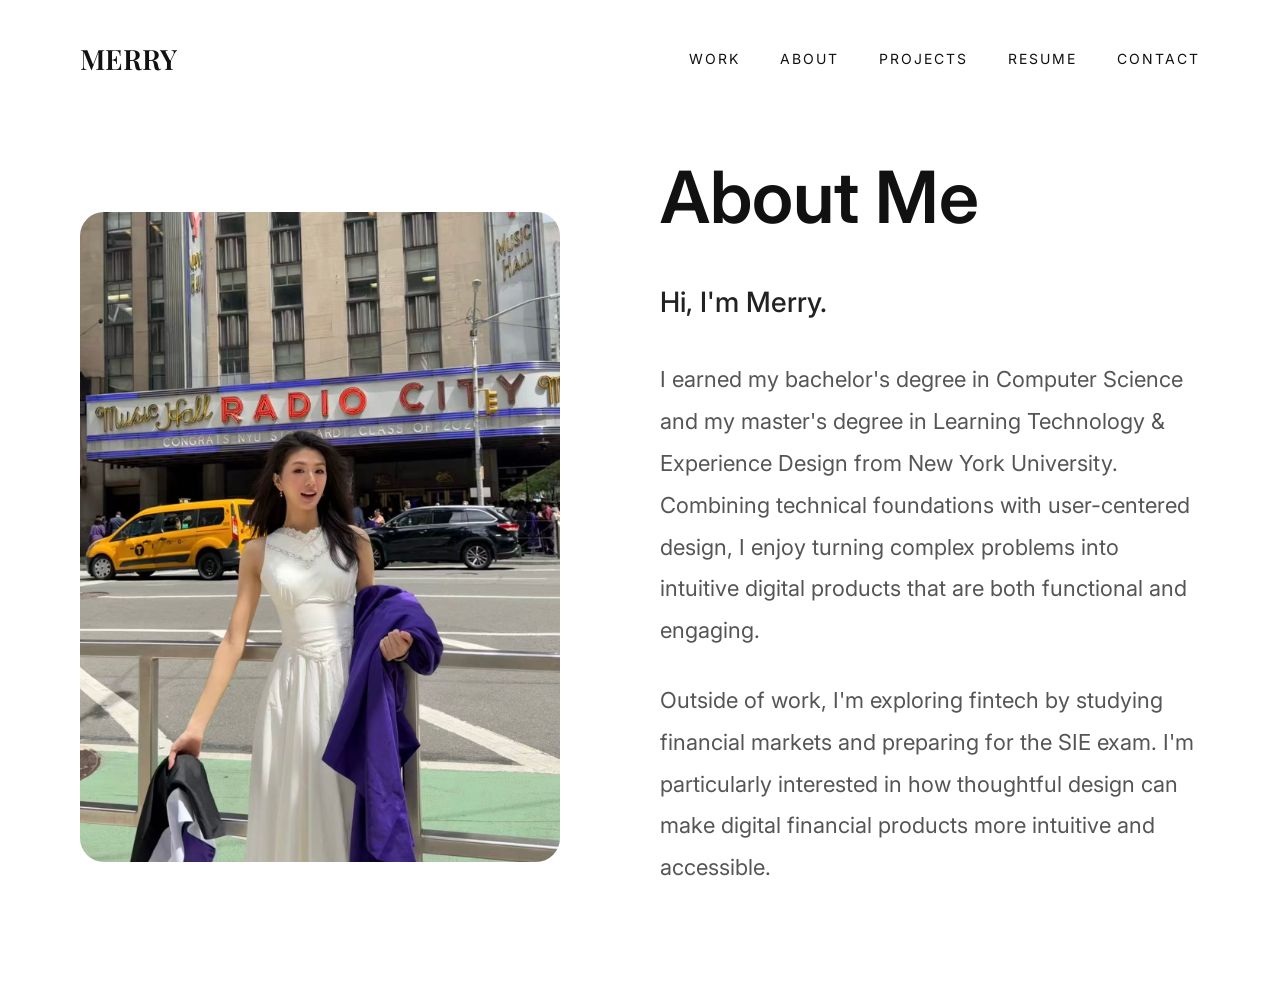
==== about.html @ 5a4c850b "Initial portfolio" ====
<!DOCTYPE html>
<html lang="en">

<head>
    <meta charset="UTF-8">
    <meta name="viewport" content="width=device-width, initial-scale=1.0">
    <title>About | Merry</title>

    <link rel="stylesheet" href="style.css">

    <link rel="preconnect" href="https://fonts.googleapis.com">
<link rel="preconnect" href="https://fonts.gstatic.com" crossorigin>

<link href="https://fonts.googleapis.com/css2?family=Playfair+Display:wght@400;500;600;700&family=Inter:wght@300;400;500;600;700&display=swap" rel="stylesheet">
</head>

<body>

<div class="container">

    <nav>

        <div class="logo">
            MERRY
        </div>

        <div class="nav-links">
            <a href="index.html">WORK</a>
            <a href="about.html">ABOUT</a>
            <a href="projects.html">PROJECTS</a>
            <a href="resume.html">RESUME</a>
            <a href="contact.html">CONTACT</a>
        </div>

    </nav>

    <section class="about">

        <div class="about-image">
            <img src="images/profile.jpg" alt="Merry">
        </div>

        <div class="about-text">

            <h1>About Me</h1>

            <p>
                Hi, I'm Merry.
            </p>

            <p>
               I earned my bachelor's degree in Computer Science and my master's degree in Learning Technology & Experience Design from New York University. Combining technical foundations with user-centered design, I enjoy turning complex problems into intuitive digital products that are both functional and engaging.
            </p>

            <p>
                Outside of work, I'm exploring fintech by studying financial markets and preparing for the SIE exam. I'm particularly interested in how thoughtful design can make digital financial products more intuitive and accessible.
            </p>

        </div>

    </section>

</div>

</body>

</html>
---- style.css ----
*{
    margin:0;
    padding:0;
    box-sizing:border-box;
}

html{
    scroll-behavior:smooth;
}

body{
    background:#f3f3f3;
    font-family:'Inter',sans-serif;
    color:#111;
}

.container{
    width:100%;
    min-height:100vh;
    background:white;
    padding:40px 80px 80px;
}

/* ===========================
   Navigation
=========================== */

nav{
    display:flex;
    justify-content:space-between;
    align-items:center;
    margin-bottom:80px;
}

.logo{
    font-family:'Playfair Display',serif;
    font-size:28px;
    font-weight:600;
}

.nav-links{
    display:flex;
    gap:40px;
}

.nav-links a{
    text-decoration:none;
    color:#111;
    font-size:14px;
    letter-spacing:2px;
    transition:.3s;
}

.nav-links a:hover{
    opacity:.6;
}

/* ===========================
   Home
=========================== */

.hero{
    text-align:center;
    max-width:1100px;
    margin:0 auto 140px;
    padding-top:50px;
}

.hero-title{
    font-family:'Playfair Display', serif;
    font-size:90px;
    line-height:1;
    margin-bottom:30px;
}

.hero-title span{
    display:block;

    opacity:0;
    transform:translateY(24px);

    animation:fadeUp .8s ease forwards;
}

.hero-title span{
    display:block;

    opacity:0;
    transform:translateY(24px);

    background:linear-gradient(
        90deg,
        #111 0%,
        #111 40%,
        #f2f2f2 50%,
        #111 60%,
        #111 100%
    );

    background-size:300% 100%;
    background-position:200% 0;

    background-clip:text;
    -webkit-background-clip:text;

    color:transparent;
    -webkit-text-fill-color:transparent;

    animation:
        fadeUp .8s ease forwards,
        shimmer 7s linear infinite;
}

.hero-title span:nth-child(1){
    animation-delay:.15s,1.1s;
}

.hero-title span:nth-child(2){
    animation-delay:.35s,1.3s;
}

.hero-title span:nth-child(3){
    animation-delay:.55s,1.5s;
}

.hero p{
    font-size:22px;
    line-height:1.8;
    color:#666;

    max-width:850px;
    margin:40px auto 0;
}

.section-label{
    font-size:14px;
    letter-spacing:3px;
    text-transform:uppercase;
    color:#888;
    margin-bottom:10px;
    font-weight:500;
}

.featured-project{
    max-width:980px;
    margin:80px auto 0;
}

.featured-project h2{
    font-family:'Inter', sans-serif;
    font-size:56px;
    margin-bottom:30px;
}

.project-image{
    max-width:920px;
    margin:0 auto;
    overflow:hidden;
    border-radius:20px;
}

.project-image img{
    width:100%;
    max-height:450px;
    object-fit:cover;
    display:block;
    transition:transform .4s ease;
}

.project-image:hover img{
    transform:scale(1.03);
}

.project-description{
    margin-top:30px;
    text-align:center;
    font-size:18px;
    color:#666;
    max-width:760px;
    margin-left:auto;
    margin-right:auto;
    line-height:1.8;
}

button{
    margin-top:25px;
    padding:14px 28px;
    border:1px solid #111;
    border-radius:999px;
    background:transparent;
    color:#111;
    cursor:pointer;
    font-size:16px;
    transition:.3s;
}

button:not(.metri-btn):not(.perennial-btn):not(.feedback-btn):hover{
    background:#111;
    color:#fff;
}

.featured-button{
    display:flex;
    justify-content:center;
    margin-top:30px;
}

.bottom-projects{
    display:grid;
    grid-template-columns:1fr 1fr;
    gap:40px;
    margin-top:100px;
}

.card img{
    width:100%;
    border-radius:20px;
    margin-bottom:20px;
}

.card h3{
    font-family:'Inter', sans-serif;
    font-size:34px;
    margin-bottom:10px;
}

.card p{
    color:#666;
    line-height:1.8;
}

/* ===========================
   Resume
=========================== */

.resume-header{
    display:flex;
    justify-content:space-between;
    align-items:center;
    margin-bottom:60px;
}

.resume-header h1{
    font-family:'Inter',sans-serif;
    font-size:56px;
}

.download-btn{
    text-decoration:none;
    color:#111;
    border:1px solid #111;
    padding:12px 24px;
    border-radius:999px;
    transition:.3s;
}

.download-btn:hover{
    background:#111;
    color:white;
}

.resume-section{
    max-width:980px;
  
}

.resume-section h2{
    font-family:'Inter',sans-serif;
    font-size:34px;
    margin-bottom:30px;
    padding-bottom:10px;
    border-bottom:1px solid #ddd;
}

.resume-item{
    margin-bottom:40px;
}

.resume-item h3{
    font-size:24px;
    margin-bottom:8px;
}

.resume-item span{
    display:block;
    color:#777;
    margin-bottom:16px;
}

.resume-item p{
    line-height:1.8;
    margin-bottom:8px;
    color:#444;
}

.resume-item ul{
    padding-left:22px;
}

.resume-item li{
    line-height:1.8;
    margin-bottom:10px;
    color:#444;
}

/* ===========================
   Generic Pages
=========================== */

.page-title{
    font-family:'Inter', sans-serif;
    font-size:56px;
    margin-bottom:40px;
}

.page-content{
    max-width:900px;
    margin:0 auto;
    font-size:18px;
    line-height:1.9;
}

/* ===========================
   Responsive
=========================== */

@media(max-width:900px){

.container{
    padding:30px;
}

nav{
    flex-direction:column;
    gap:25px;
}

.nav-links{
    gap:20px;
    flex-wrap:wrap;
    justify-content:center;
}

.hero h1{
    font-size:54px;
}

.hero p{
    font-size:18px;
}

.bottom-projects{
    grid-template-columns:1fr;
}

.resume-header{
    flex-direction:column;
    align-items:flex-start;
    gap:20px;
}

.resume-header h1{
    font-size:42px;
}

.resume-section h2{
    font-size:28px;
}

}
.resume-section p{
    font-family:'Inter', sans-serif;
    font-size:18px;
    line-height:1.8;
    color:#444;
    margin-bottom:12px;
}

.resume-section strong{
    font-weight:600;
}
/* ===========================
   About
=========================== */
.about{
    max-width:1300px;
    min-height:calc(100vh - 140px);

    margin:0 auto;

    display:grid;
    grid-template-columns:480px 1fr;
    gap:100px;

    align-items:center;
}


.about-image{
    width:100%;
}

.about-image img{
    width:100%;
    height:650px;
    object-fit:cover;
    object-position:center;
    border-radius:24px;
    display:block;
}

.about-text{
    max-width:700px;
}

.about-text h1{
    font-family:'Inter', sans-serif;
    font-size:72px;
    font-weight:600;
    line-height:1.1;
    margin-bottom:40px;
}

.about-text p{
    font-family:'Inter', sans-serif;
    font-size:22px;
    line-height:1.9;
    color:#555;
    margin-bottom:28px;
}

.about-text p:first-of-type{
    font-size:28px;
    font-weight:500;
    color:#222;
    margin-bottom:30px;
}

/* ===========================
   Responsive
=========================== */

@media (max-width:1000px){

.about{
    grid-template-columns:1fr;
    gap:50px;
    margin-top:10px;
}

.about-image{
    max-width:420px;
    margin:0 auto;
}

.about-image img{
    height:520px;
}

.about-text{
    max-width:100%;
}

.about-text h1{
    font-size:52px;
}

.about-text p{
    font-size:18px;
}

.about-text p:first-of-type{
    font-size:24px;
}

}
/* ===========================
   Contact
=========================== */

.contact{
    max-width:900px;
    min-height:70vh;
    margin:0 auto;

    display:flex;
    flex-direction:column;
    justify-content:center;
}

.contact-label{
    font-family:'Inter', sans-serif;
    font-size:14px;
    text-transform:uppercase;
    letter-spacing:3px;
    color:#888;
    margin-bottom:20px;
}

.contact h1{
    font-family:'Inter', sans-serif;
    font-size:72px;
    line-height:1.1;
    margin-bottom:30px;
}

.contact-description{
    font-family:'Inter', sans-serif;
    font-size:22px;
    line-height:1.9;
    color:#555;
    max-width:650px;
    margin-bottom:60px;
}

.contact-links{
    display:flex;
    gap:50px;
    align-items:center;
}

.contact-links a{
    font-family:'Inter', sans-serif;
    font-size:20px;
    color:#111;
    text-decoration:none;
    border-bottom:2px solid transparent;
    padding-bottom:4px;
    transition:0.3s;
}

.contact-links a:hover{
    border-bottom:2px solid #111;
}

@media (max-width:900px){

.contact{
    min-height:auto;
    margin:40px auto;
}

.contact h1{
    font-size:48px;
}

.contact-description{
    font-size:18px;
}

.contact-links{
    flex-direction:column;
    align-items:flex-start;
    gap:20px;
}

}/* ===================================
   MetriLearn Case Study
=================================== */

.case-study{
    max-width:1320px;
    margin:0 auto;
}

.case-study section{
    margin:120px 0;
}

.case-study h2{
    font-family:'Inter', sans-serif;
    font-size:48px;
    margin-bottom:32px;
}

.section-intro{
    width:100%;
    font-size:20px;
    line-height:1.9;
    color:#666;
    margin-bottom:60px;
}

/* ---------- Intro ---------- */

.project-intro{
    display:grid;
    grid-template-columns:1fr 1fr;
    gap:80px;
    align-items:center;
    margin:80px 0;
}

.intro-content{
    max-width:620px;
    margin:0;
    padding-top:20px;
    text-align:left;
}


.project-intro h1{
    font-family:'Inter', sans-serif;
    font-size:82px;
    margin-bottom:36px;
}

.case-description{
    font-size:20px;
    line-height:1.9;
    color:#555;
    margin-top:24px;
}

.case-image{
    display:flex;
    justify-content:center;
}

.case-image img{
    width:60%;
    max-width:700px;
    height:auto;
}

/* ---------- Overview ---------- */

.project-overview{
    display:grid;
    grid-template-columns:repeat(3,1fr);
    gap:25px;
    margin-top:0;
}

.overview-card{
    background:#fafafa;
    padding:30px;
    border-radius:18px;
}

.overview-card h3{
    margin-bottom:18px;
    font-size:16px;
    letter-spacing:1px;
    text-transform:uppercase;
}



/* ---------- Challenge ---------- */
.challenge p{
    font-size:20px;
    line-height:1.8;
    color:#555;
    width:100%;
    margin-bottom:24px;
}

.challenge-lead{
    font-size:24px !important;
    color:#111 !important;
    font-weight:500;
}

/* ---------- Research ---------- */



/* ---------- Insights ---------- */

.insights{
    display:grid;
    gap:28px;
}

.insight{
    background:#fafafa;
    border-left:4px solid #111;
    padding:30px 35px;
    border-radius:12px;
}

.insight h3{
    margin-bottom:15px;
    font-size:24px;
}

.insight p{
    color:#555;
    line-height:1.8;
}



/* ---------- Final Solution ---------- */

.solution-gallery{
    display:grid;
    gap:90px;
}

.solution-item img{
    width:100%;
    border-radius:18px;
    box-shadow:0 10px 35px rgba(0,0,0,.08);
    margin-bottom:28px;
}

.solution-item h3{
    font-size:30px;
    margin-bottom:16px;
    font-family:'Inter', sans-serif;
}

.solution-item p{
    max-width:760px;
    color:#555;
    line-height:1.9;
    font-size:19px;
}

/* ---------- Testing ---------- */

.testing-grid{
    display:grid;
    grid-template-columns:repeat(3,1fr);
    gap:30px;
}

.testing-card{
    background:#fafafa;
    border-radius:18px;
    padding:35px;
}

.testing-card h3{
    margin-bottom:18px;
}

.testing-card strong{
    display:block;
    margin:22px 0 10px;
}

.testing-card p{
    color:#555;
    line-height:1.8;
}

/* ---------- Reflection ---------- */

.reflection-grid{
    display:grid;
    grid-template-columns:repeat(3,1fr);
    gap:30px;
}

.reflection-card{
    background:#fafafa;
    padding:35px;
    border-radius:18px;
}

.reflection-card h3{
    margin-bottom:18px;
}

.reflection-card p{
    color:#555;
    line-height:1.8;
}

/* ---------- Mobile ---------- */

@media(max-width:900px){

.project-intro{
    grid-template-columns:1fr;
}

.project-overview{
    grid-template-columns:1fr 1fr;
}

.research-methods,
.goal-cards,
.testing-grid,
.reflection-grid{
    grid-template-columns:1fr;
}

.case-study h2{
    font-size:38px;
}

.project-intro h1{
    font-size:52px;
}

.section-intro,
.project-description{
    font-size:18px;
}

}
.prototype-btn{
    display:inline-block;
    margin-top:35px;
    padding:14px 28px;

    border:1px solid #111;
    border-radius:999px;

    color:#111;
    text-decoration:none;

    transition:0.3s;
}

.prototype-btn:hover{
    background:#111;
    color:white;
}




/* ===========================
   Perennial Land
=========================== */

/* ---------- Research ---------- */

.research{
    margin:140px 0;
}

.research-methods{
    display:grid;
    grid-template-columns:repeat(3,1fr);
    gap:30px;
    margin:60px 0;
}

.method-card{
    background:#fafafa;
    border-radius:18px;
    padding:32px;
}

.method-card h3{
    font-size:20px;
    margin-bottom:16px;
}

.method-card p{
    color:#666;
    font-size:17px;
    line-height:1.8;
}

.research-image-wrapper{
    text-align:center;
    margin:70px auto 40px;
}

.research-image{
    width:85%;
    max-width:950px;
    border-radius:16px;
    box-shadow:0 16px 40px rgba(0,0,0,.08);
}

.research-caption{
    max-width:900px;
    margin:30px auto 0;
    font-size:18px;
    line-height:1.8;
    color:#666;
}
/* ---------- Design Images ---------- */

.design-image-wrapper{
    text-align:center;
    margin:60px auto;
}

.design-image{
    width:85%;
    max-width:950px;
    border-radius:18px;
    box-shadow:0 16px 40px rgba(0,0,0,.08);
}

/* ---------- Perennial Challenge ---------- */

.perennial-challenge{
    margin:120px 0;
}

.perennial-challenge h2{
    font-family:'Inter', sans-serif;
    font-size:48px;
    margin-bottom:30px;
}

.project-lead{
    width:100%;
    max-width:none;
    font-size:28px;
    line-height:1.7;
    font-weight:500;
    margin:30px 0;
}

.project-text{
    width:100%;
    max-width:none;
    font-size:20px;
    line-height:1.9;
    color:#666;
    margin:30px 0 60px;
}

/* ===========================
   Design Carousel
=========================== */

.design-carousel{
    display:flex;
    align-items:center;
    justify-content:center;
    gap:20px;
    margin:50px auto 25px;
}

.carousel-image{
    width:100%;
    max-width:800px;
    border-radius:18px;
    box-shadow:0 16px 40px rgba(0,0,0,.08);
    transition:opacity .3s ease;
}

.carousel-btn{
    width:48px;
    height:48px;
    border:none;
    border-radius:50%;
    background:#f3f3f3;
    color:#333;
    font-size:24px;
    cursor:pointer;
    display:flex;
    align-items:center;
    justify-content:center;
    transition:.25s ease;
}

.carousel-btn:hover{
    background:#111;
    color:#fff;
}

#carouselCaption{
    max-width:800px;
    margin:20px auto 40px;
    text-align:center;
    line-height:1.8;
}

/* ===========================
   User Testing Video
=========================== */

.video-wrapper{
    display:flex;
    justify-content:center;
    margin:50px auto;
}

.testing-video{
    width:100%;
    max-width:700px;
    border-radius:18px;
    box-shadow:0 16px 40px rgba(0,0,0,.08);
}
/* ===========================
   AI Feedback Buddy Hero
=========================== */
.feedbackbuddy-image{
    display:flex;
    justify-content:center;
    margin-top:60px;
}

.case-image img.feedbackbuddy-hero{
    width:650px;
    max-width:none;
    height:auto;
}

/* ===========================
   Homepage Project Hover
=========================== */

.project-card{
    transition:transform .35s ease;
}

.project-card:hover{
    transform:translateY(-8px);
}

.project-card img{
    transition:transform .4s ease;
}

.project-card:hover img{
    transform:scale(1.03);
}

.project-card h3{
    transition:.3s;
}

.project-card:hover h3{
    opacity:.75;
}

.project-card button{
    transition:.3s;
}

.project-card:hover button,
.featured-project:hover button{
    transform:translateY(-2px);
}
.project-card{
    cursor:pointer;
}


/* ===========================
   Homepage animation
=========================== */

@keyframes fadeUp{
    from{
        opacity:0;
        transform:translateY(24px);
    }
    to{
        opacity:1;
        transform:translateY(0);
    }
}

@keyframes shimmer{
    from{
        background-position:200% center;
    }
    to{
        background-position:-200% center;
    }
}


/* ===========================
   button colors
=========================== */

.metri-btn{
    background:#7C4DFF;
    border-color:#7C4DFF;
    color:#fff;
}

.metri-btn:hover{
    background:#8E66FF;
    border-color:#8E66FF;
}
.perennial-btn{
    background:#4C6FA8;
    border-color:#4C6FA8;
    color:#fff;
}

.perennial-btn:hover{
    background:#3F5F91;
    border-color:#3F5F91;
}

.feedback-btn{
    background:#A8CF5A;
    border-color:#A8CF5A;
    color:#111;
}

.feedback-btn:hover{
    background:#B8DB72;
    border-color:#B8DB72;
}
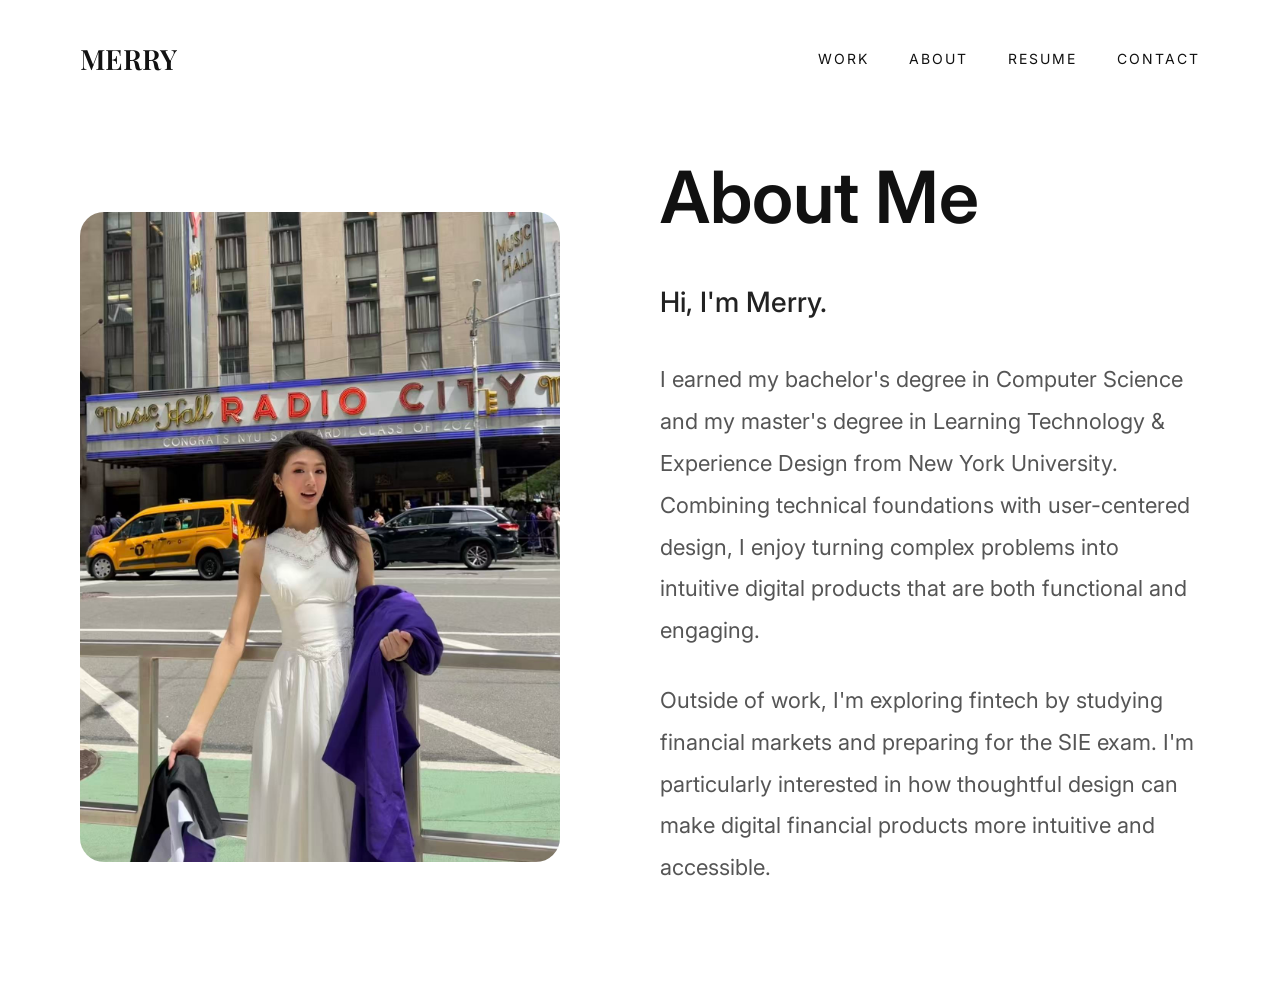
==== commit afd7669e: "Update portfolio" ====
--- a/about.html
+++ b/about.html
@@ -27,7 +27,6 @@
         <div class="nav-links">
             <a href="index.html">WORK</a>
             <a href="about.html">ABOUT</a>
-            <a href="projects.html">PROJECTS</a>
             <a href="resume.html">RESUME</a>
             <a href="contact.html">CONTACT</a>
         </div>
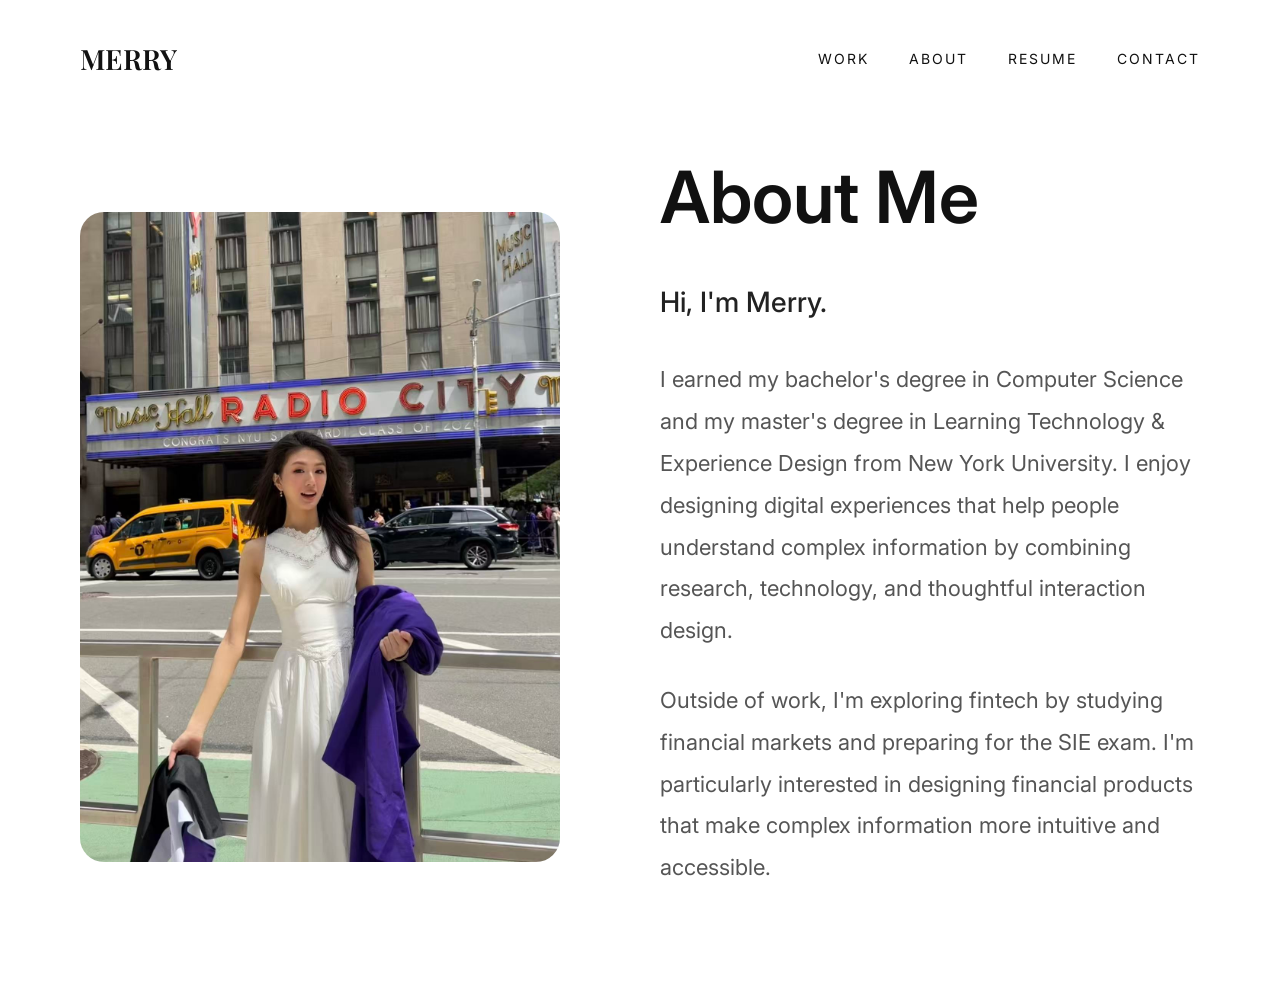
==== commit 44057270: "Improve mobile responsive layout" ====
--- a/about.html
+++ b/about.html
@@ -38,24 +38,24 @@
         <div class="about-image">
             <img src="images/profile.jpg" alt="Merry">
         </div>
+        
+<div class="about-text">
 
-        <div class="about-text">
+    <h1>About Me</h1>
 
-            <h1>About Me</h1>
+    <p>
+        Hi, I'm Merry.
+    </p>
 
-            <p>
-                Hi, I'm Merry.
-            </p>
+    <p>
+        I earned my bachelor's degree in Computer Science and my master's degree in Learning Technology & Experience Design from New York University. I enjoy designing digital experiences that help people understand complex information by combining research, technology, and thoughtful interaction design.
+    </p>
 
-            <p>
-               I earned my bachelor's degree in Computer Science and my master's degree in Learning Technology & Experience Design from New York University. Combining technical foundations with user-centered design, I enjoy turning complex problems into intuitive digital products that are both functional and engaging.
-            </p>
+    <p>
+        Outside of work, I'm exploring fintech by studying financial markets and preparing for the SIE exam. I'm particularly interested in designing financial products that make complex information more intuitive and accessible.
+    </p>
 
-            <p>
-                Outside of work, I'm exploring fintech by studying financial markets and preparing for the SIE exam. I'm particularly interested in how thoughtful design can make digital financial products more intuitive and accessible.
-            </p>
-
-        </div>
+</div>
 
     </section>
 
--- a/style.css
+++ b/style.css
@@ -771,38 +771,88 @@
 }
 
 /* ---------- Mobile ---------- */
-
-@media(max-width:900px){
+@media (max-width:900px){
+
+.container{
+    padding:24px;
+}
 
 .project-intro{
     grid-template-columns:1fr;
+    gap:40px;
+}
+
+.intro-content{
+    max-width:100%;
+    padding-top:0;
+}
+
+.case-image{
+    order:-1;
+}
+
+.case-image img{
+    width:100%;
+    max-width:100%;
+}
+
+.case-image img.feedbackbuddy-hero{
+    width:100%;
+    max-width:420px;
+}
+
+.project-intro h1{
+    font-size:48px;
+}
+
+.case-description{
+    font-size:18px;
 }
 
 .project-overview{
-    grid-template-columns:1fr 1fr;
+    grid-template-columns:1fr;
+}
+
+.overview-card{
+    padding:24px;
 }
 
 .research-methods,
-.goal-cards,
 .testing-grid,
 .reflection-grid{
     grid-template-columns:1fr;
 }
 
+.research-image,
+.design-image,
+.final-image,
+.carousel-image{
+    width:100%;
+}
+
 .case-study h2{
-    font-size:38px;
-}
-
-.project-intro h1{
-    font-size:52px;
-}
-
-.section-intro,
-.project-description{
+    font-size:36px;
+}
+
+.project-lead,
+.challenge-lead{
+    font-size:22px !important;
+}
+
+.project-text,
+.challenge p,
+.section-intro{
     font-size:18px;
 }
 
-}
+.video-wrapper iframe,
+.testing-video{
+    width:100%;
+}
+
+}
+
+
 .prototype-btn{
     display:inline-block;
     margin-top:35px;
